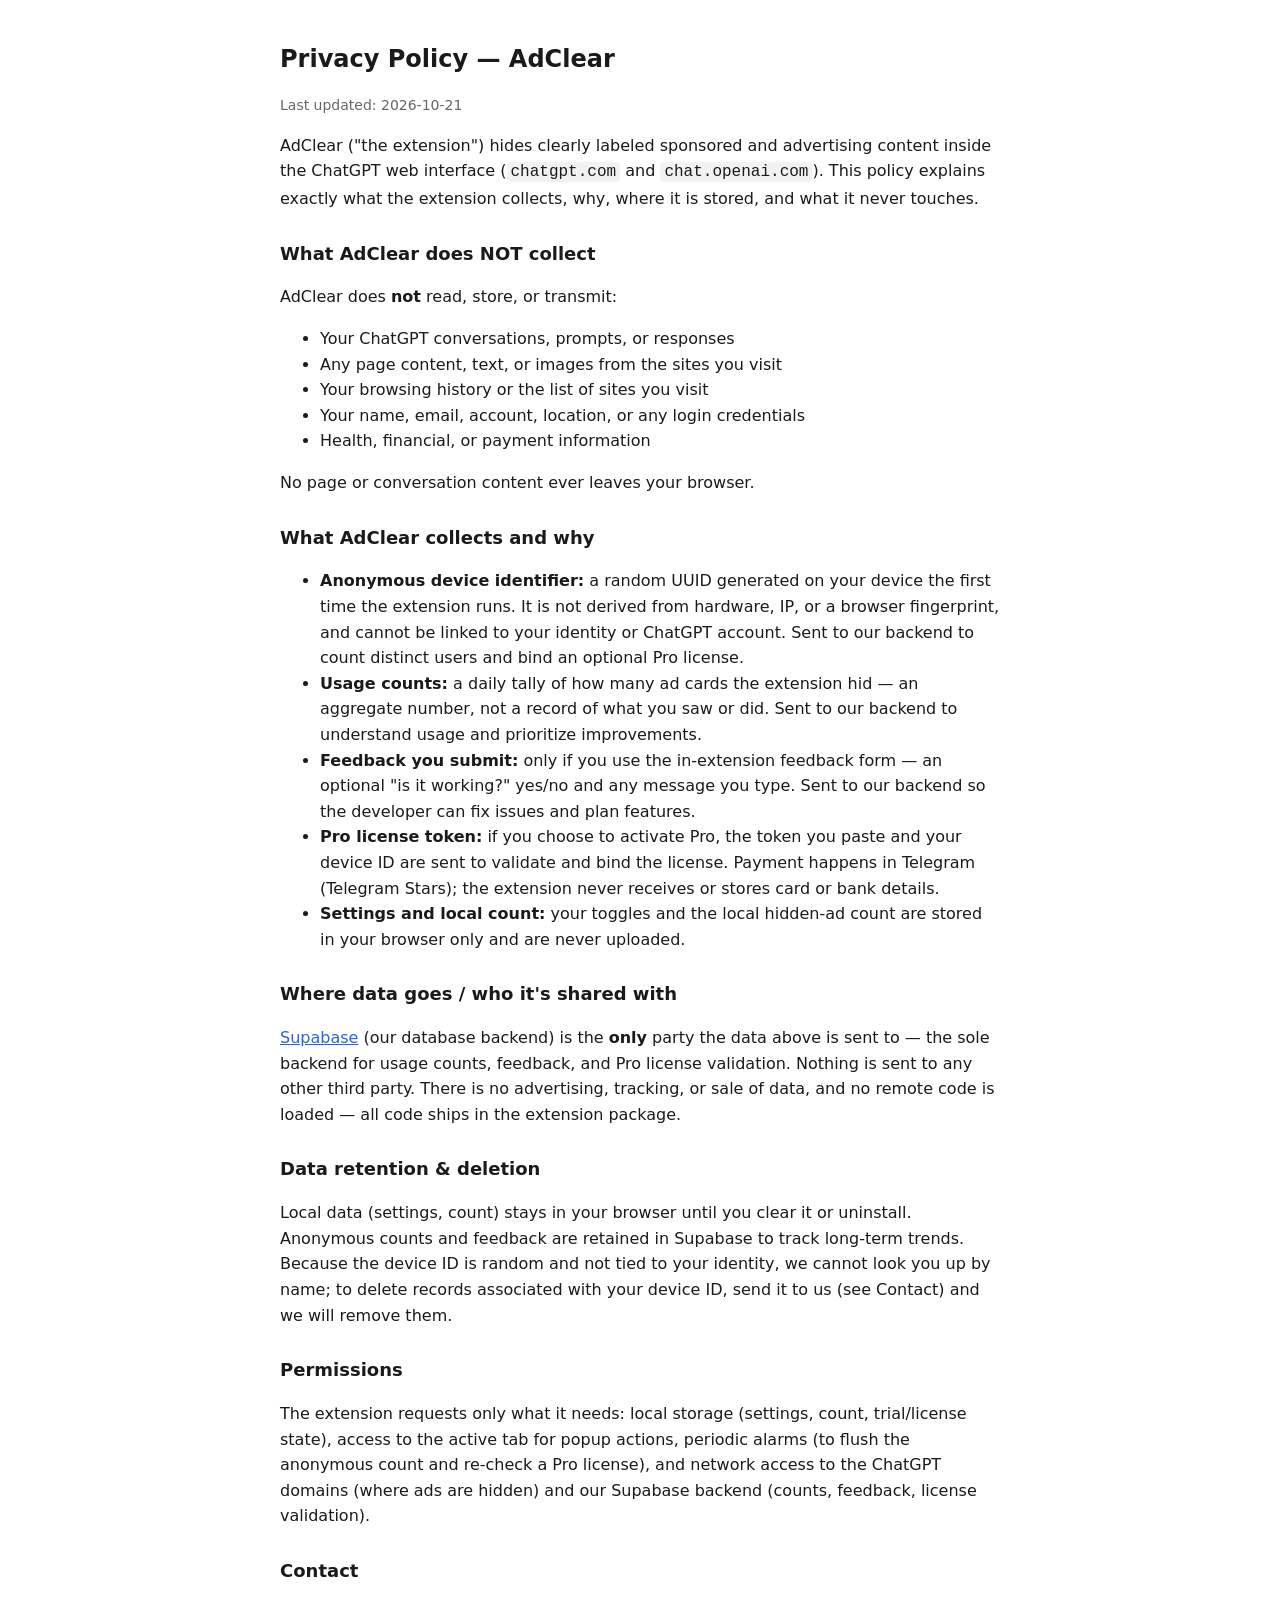
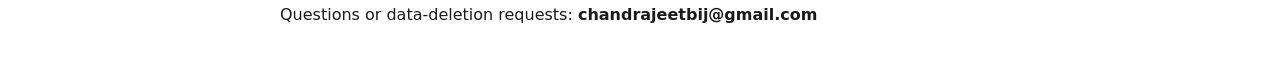
==== adclear/index.html @ a95b0bca "Add AdClear privacy policy Privacy policy page for the AdClear browser extension (hides labeled spon" ====
<!doctype html>
<html lang="en">
  <head>
    <meta charset="utf-8" />
    <meta name="viewport" content="width=device-width, initial-scale=1" />
    <meta name="robots" content="noindex" />
    <title>AdClear — Privacy Policy</title>
    <style>
      body { max-width: 720px; margin: 40px auto; padding: 0 20px; font: 16px/1.6 system-ui, sans-serif; color: #1a1a1a; }
      h1 { font-size: 24px; }
      h2 { font-size: 18px; margin-top: 28px; }
      code { background: #f2f2f2; padding: 1px 4px; border-radius: 4px; }
      .date { color: #666; font-size: 14px; }
      a { color: #2563eb; }
    </style>
  </head>
  <body>
    <h1>Privacy Policy — AdClear</h1>
    <p class="date">Last updated: 2026-10-21</p>

    <p>
      AdClear ("the extension") hides clearly labeled sponsored and advertising
      content inside the ChatGPT web interface (<code>chatgpt.com</code> and
      <code>chat.openai.com</code>). This policy explains exactly what the
      extension collects, why, where it is stored, and what it never touches.
    </p>

    <h2>What AdClear does NOT collect</h2>
    <p>AdClear does <strong>not</strong> read, store, or transmit:</p>
    <ul>
      <li>Your ChatGPT conversations, prompts, or responses</li>
      <li>Any page content, text, or images from the sites you visit</li>
      <li>Your browsing history or the list of sites you visit</li>
      <li>Your name, email, account, location, or any login credentials</li>
      <li>Health, financial, or payment information</li>
    </ul>
    <p>No page or conversation content ever leaves your browser.</p>

    <h2>What AdClear collects and why</h2>
    <ul>
      <li><strong>Anonymous device identifier:</strong> a random UUID generated
        on your device the first time the extension runs. It is not derived from
        hardware, IP, or a browser fingerprint, and cannot be linked to your
        identity or ChatGPT account. Sent to our backend to count distinct users
        and bind an optional Pro license.</li>
      <li><strong>Usage counts:</strong> a daily tally of how many ad cards the
        extension hid — an aggregate number, not a record of what you saw or did.
        Sent to our backend to understand usage and prioritize improvements.</li>
      <li><strong>Feedback you submit:</strong> only if you use the in-extension
        feedback form — an optional "is it working?" yes/no and any message you
        type. Sent to our backend so the developer can fix issues and plan
        features.</li>
      <li><strong>Pro license token:</strong> if you choose to activate Pro, the
        token you paste and your device ID are sent to validate and bind the
        license. Payment happens in Telegram (Telegram Stars); the extension
        never receives or stores card or bank details.</li>
      <li><strong>Settings and local count:</strong> your toggles and the local
        hidden-ad count are stored in your browser only and are never uploaded.</li>
    </ul>

    <h2>Where data goes / who it's shared with</h2>
    <p>
      <a href="https://supabase.com/privacy">Supabase</a> (our database backend)
      is the <strong>only</strong> party the data above is sent to — the sole
      backend for usage counts, feedback, and Pro license validation. Nothing is
      sent to any other third party. There is no advertising, tracking, or sale
      of data, and no remote code is loaded — all code ships in the extension
      package.
    </p>

    <h2>Data retention &amp; deletion</h2>
    <p>
      Local data (settings, count) stays in your browser until you clear it or
      uninstall. Anonymous counts and feedback are retained in Supabase to track
      long-term trends. Because the device ID is random and not tied to your
      identity, we cannot look you up by name; to delete records associated with
      your device ID, send it to us (see Contact) and we will remove them.
    </p>

    <h2>Permissions</h2>
    <p>
      The extension requests only what it needs: local storage (settings, count,
      trial/license state), access to the active tab for popup actions, periodic
      alarms (to flush the anonymous count and re-check a Pro license), and
      network access to the ChatGPT domains (where ads are hidden) and our
      Supabase backend (counts, feedback, license validation).
    </p>

    <h2>Contact</h2>
    <p>Questions or data-deletion requests: <strong>chandrajeetbij@gmail.com</strong></p>
  </body>
</html>
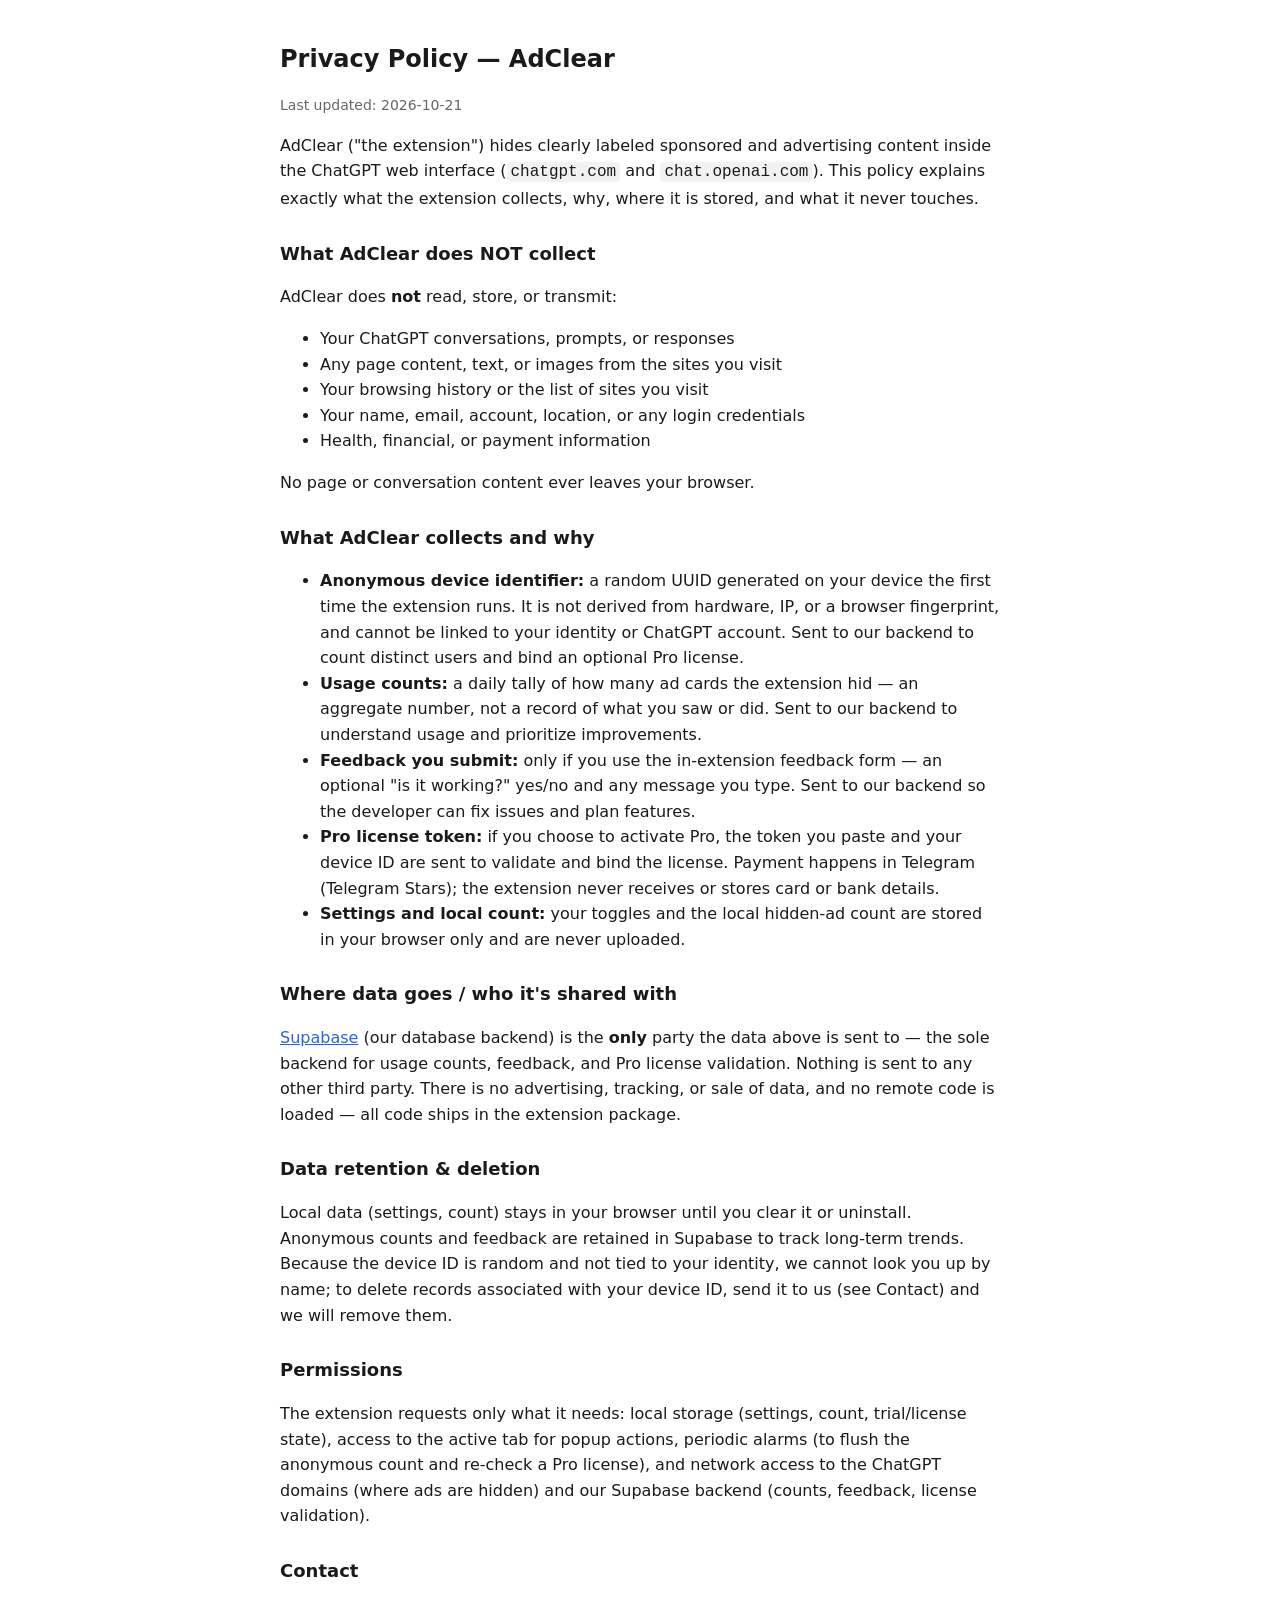
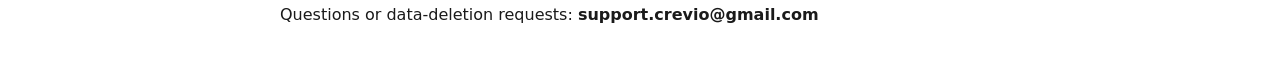
==== commit 0dc425ac: "AdClear: update support email to support.crevio@gmail.com Co-Authored-By: Claude Opus 4.8 <noreply@a" ====
--- a/adclear/index.html
+++ b/adclear/index.html
@@ -87,6 +87,6 @@
     </p>
 
     <h2>Contact</h2>
-    <p>Questions or data-deletion requests: <strong>chandrajeetbij@gmail.com</strong></p>
+    <p>Questions or data-deletion requests: <strong>support.crevio@gmail.com</strong></p>
   </body>
 </html>
